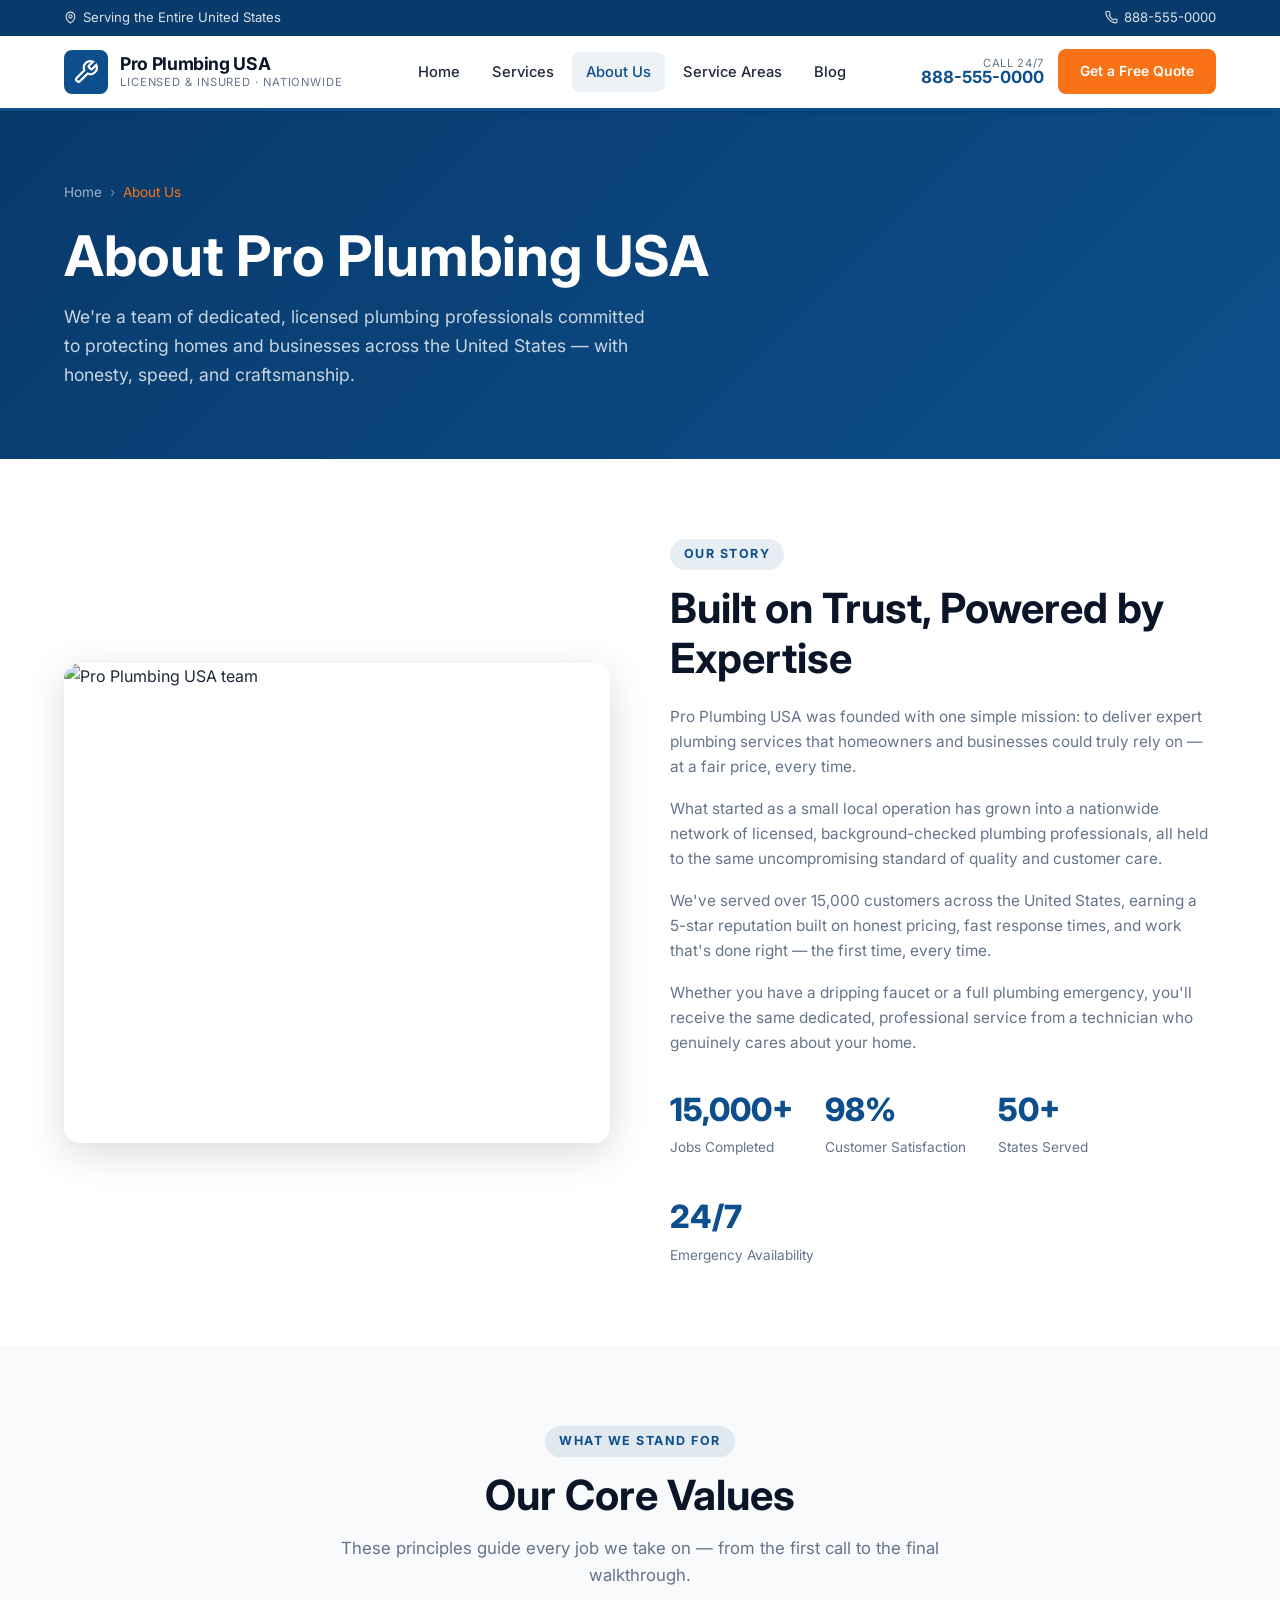
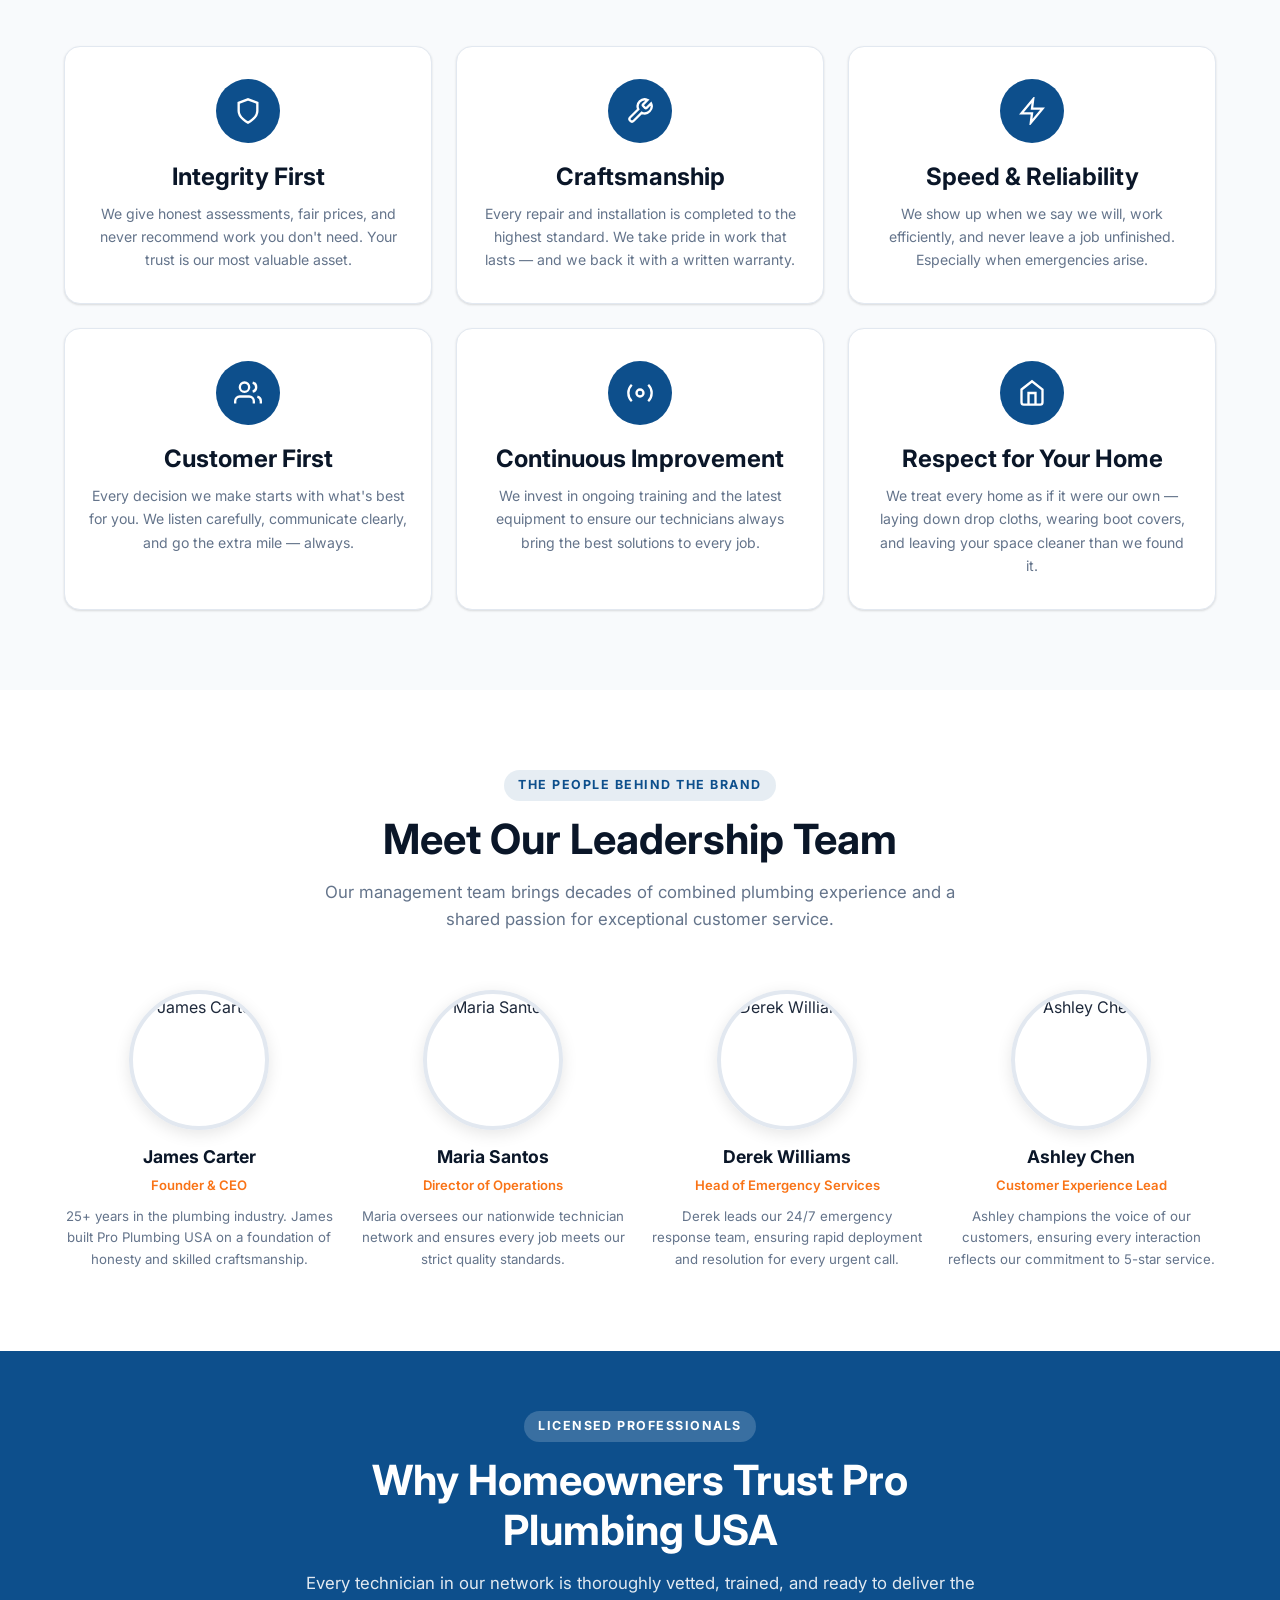
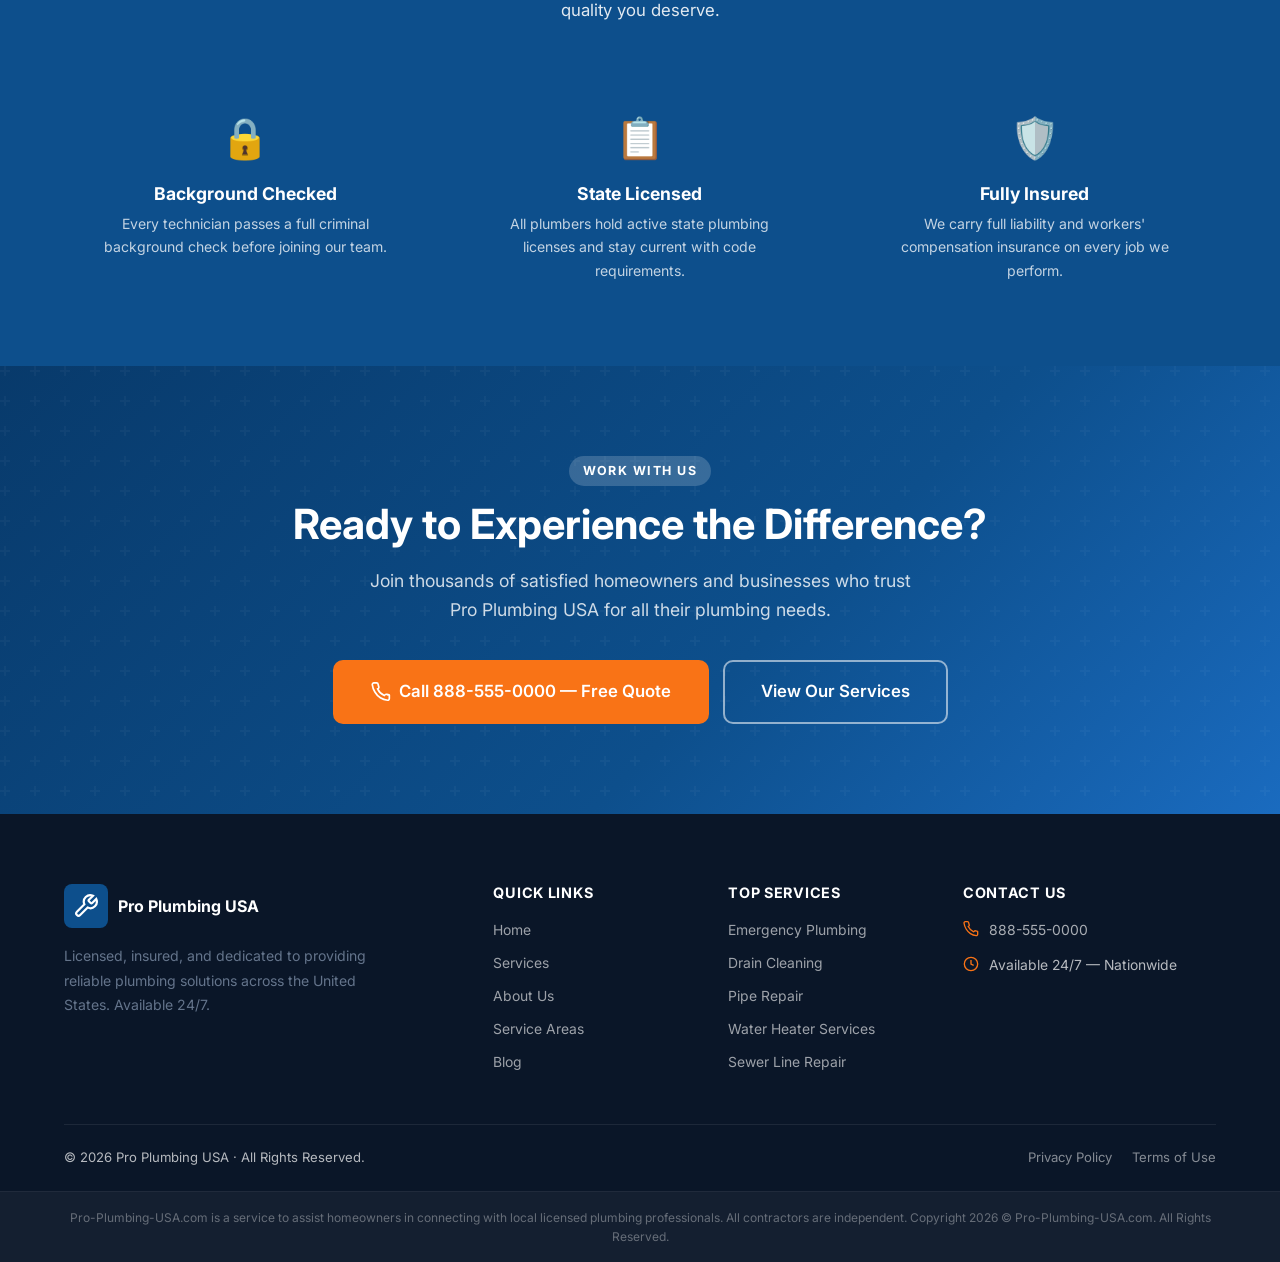
==== about.html @ 680dd538 "Initial commit: Pro Plumbing USA website Made-with: Cursor" ====
<!DOCTYPE html>
<html lang="en">
<head>
  <meta charset="UTF-8" />
  <meta name="viewport" content="width=device-width, initial-scale=1.0" />
  <title>About Us | Pro Plumbing USA</title>
  <meta name="description" content="Learn about Pro Plumbing USA — our story, our licensed team, our values, and our commitment to providing the best plumbing service in the United States." />
  <link rel="canonical" href="https://pro-plumbing-usa.com/about.html" />
  <link rel="preconnect" href="https://fonts.googleapis.com" />
  <link rel="preconnect" href="https://fonts.gstatic.com" crossorigin />
  <link href="https://fonts.googleapis.com/css2?family=Inter:wght@400;500;600;700;800&display=swap" rel="stylesheet" />
  <link rel="stylesheet" href="css/style.css" />
  <link rel="icon" type="image/svg+xml" href="data:image/svg+xml,<svg xmlns='http://www.w3.org/2000/svg' viewBox='0 0 100 100'><text y='.9em' font-size='90'>🔧</text></svg>" />
</head>
<body>

<!-- TOP BAR -->
<div class="top-bar">
  <div class="container">
    <div class="top-bar-items">
      <div class="top-bar-item">
        <svg viewBox="0 0 24 24" fill="none" stroke="currentColor" stroke-width="2" width="13" height="13"><path d="M12 22s-8-4.5-8-11.8A8 8 0 0 1 12 2a8 8 0 0 1 8 8.2c0 7.3-8 11.8-8 11.8z"/><circle cx="12" cy="10" r="3"/></svg>
        Serving the Entire United States
      </div>
    </div>
    <div class="top-bar-items">
      <div class="top-bar-item">
        <svg viewBox="0 0 24 24" fill="none" stroke="currentColor" stroke-width="2" width="13" height="13"><path d="M22 16.92v3a2 2 0 0 1-2.18 2 19.79 19.79 0 0 1-8.63-3.07A19.5 19.5 0 0 1 4.69 12 19.79 19.79 0 0 1 1.6 3.41 2 2 0 0 1 3.58 1h3a2 2 0 0 1 2 1.72 12.84 12.84 0 0 0 .7 2.81 2 2 0 0 1-.45 2.11L7.91 8.15A16 16 0 0 0 16 16.18l.91-.91a2 2 0 0 1 2.11-.45 12.84 12.84 0 0 0 2.81.7A2 2 0 0 1 22 16.92z"/></svg>
        <a href="tel:8885550000">888-555-0000</a>
      </div>
    </div>
  </div>
</div>

<!-- HEADER -->
<header class="site-header">
  <div class="container">
    <nav class="nav-inner">
      <a href="index.html" class="logo">
        <div class="logo-icon">
          <svg viewBox="0 0 24 24" fill="none" stroke="currentColor" stroke-width="2"><path d="M14.7 6.3a1 1 0 0 0 0 1.4l1.6 1.6a1 1 0 0 0 1.4 0l3.77-3.77a6 6 0 0 1-7.94 7.94l-6.91 6.91a2.12 2.12 0 0 1-3-3l6.91-6.91a6 6 0 0 1 7.94-7.94l-3.76 3.76z"/></svg>
        </div>
        <div class="logo-text">
          <strong>Pro Plumbing USA</strong>
          <span>Licensed &amp; Insured · Nationwide</span>
        </div>
      </a>
      <div class="nav-links">
        <a href="index.html">Home</a>
        <a href="services.html">Services</a>
        <a href="about.html" class="active">About Us</a>
        <a href="areas.html">Service Areas</a>
        <a href="blog.html">Blog</a>
      </div>
      <div class="nav-cta">
        <div class="phone-nav">
          <span>Call 24/7</span>
          <a href="tel:8885550000">888-555-0000</a>
        </div>
        <a href="tel:8885550000" class="btn btn-primary btn-sm">Get a Free Quote</a>
      </div>
      <button class="hamburger" aria-label="Open menu"><span></span><span></span><span></span></button>
    </nav>
  </div>
</header>

<nav class="mobile-nav">
  <div class="mobile-nav-header">
    <a href="index.html" class="logo">
      <div class="logo-icon"><svg viewBox="0 0 24 24" fill="none" stroke="currentColor" stroke-width="2"><path d="M14.7 6.3a1 1 0 0 0 0 1.4l1.6 1.6a1 1 0 0 0 1.4 0l3.77-3.77a6 6 0 0 1-7.94 7.94l-6.91 6.91a2.12 2.12 0 0 1-3-3l6.91-6.91a6 6 0 0 1 7.94-7.94l-3.76 3.76z"/></svg></div>
      <div class="logo-text"><strong>Pro Plumbing USA</strong></div>
    </a>
    <button class="mobile-nav-close">✕</button>
  </div>
  <a href="index.html">Home</a>
  <a href="services.html">Services</a>
  <a href="about.html">About Us</a>
  <a href="areas.html">Service Areas</a>
  <a href="blog.html">Blog</a>
  <a href="tel:8885550000" class="btn btn-primary">📞 Call 888-555-0000</a>
</nav>

<!-- PAGE HERO -->
<div class="page-hero">
  <div class="container">
    <div class="breadcrumb">
      <a href="index.html">Home</a>
      <span>›</span>
      <span class="current">About Us</span>
    </div>
    <h1>About Pro Plumbing USA</h1>
    <p>We're a team of dedicated, licensed plumbing professionals committed to protecting homes and businesses across the United States — with honesty, speed, and craftsmanship.</p>
  </div>
</div>

<!-- ABOUT INTRO -->
<section>
  <div class="container">
    <div class="about-intro-grid">
      <div class="about-intro-img">
        <img src="https://images.unsplash.com/photo-1580901368919-7738efb0f87e?w=900&q=80" alt="Pro Plumbing USA team" loading="lazy" />
      </div>
      <div class="about-intro-content">
        <span class="section-label">Our Story</span>
        <h2>Built on Trust, Powered by Expertise</h2>
        <p>Pro Plumbing USA was founded with one simple mission: to deliver expert plumbing services that homeowners and businesses could truly rely on — at a fair price, every time.</p>
        <p>What started as a small local operation has grown into a nationwide network of licensed, background-checked plumbing professionals, all held to the same uncompromising standard of quality and customer care.</p>
        <p>We've served over 15,000 customers across the United States, earning a 5-star reputation built on honest pricing, fast response times, and work that's done right — the first time, every time.</p>
        <p>Whether you have a dripping faucet or a full plumbing emergency, you'll receive the same dedicated, professional service from a technician who genuinely cares about your home.</p>
        <div style="display:flex;gap:32px;margin-top:28px;flex-wrap:wrap;">
          <div>
            <div style="font-size:2rem;font-weight:800;color:var(--primary);">15,000+</div>
            <div style="font-size:.85rem;color:var(--text-muted);">Jobs Completed</div>
          </div>
          <div>
            <div style="font-size:2rem;font-weight:800;color:var(--primary);">98%</div>
            <div style="font-size:.85rem;color:var(--text-muted);">Customer Satisfaction</div>
          </div>
          <div>
            <div style="font-size:2rem;font-weight:800;color:var(--primary);">50+</div>
            <div style="font-size:.85rem;color:var(--text-muted);">States Served</div>
          </div>
          <div>
            <div style="font-size:2rem;font-weight:800;color:var(--primary);">24/7</div>
            <div style="font-size:.85rem;color:var(--text-muted);">Emergency Availability</div>
          </div>
        </div>
      </div>
    </div>
  </div>
</section>

<!-- OUR VALUES -->
<section class="about-values">
  <div class="container">
    <div class="section-header">
      <span class="section-label">What We Stand For</span>
      <h2>Our Core Values</h2>
      <p>These principles guide every job we take on — from the first call to the final walkthrough.</p>
    </div>
    <div class="values-grid">
      <div class="value-card">
        <div class="value-icon">
          <svg viewBox="0 0 24 24" fill="none" stroke="currentColor" stroke-width="2"><path d="M12 22s8-4 8-10V5l-8-3-8 3v7c0 6 8 10 8 10z"/></svg>
        </div>
        <h3>Integrity First</h3>
        <p>We give honest assessments, fair prices, and never recommend work you don't need. Your trust is our most valuable asset.</p>
      </div>
      <div class="value-card">
        <div class="value-icon">
          <svg viewBox="0 0 24 24" fill="none" stroke="currentColor" stroke-width="2"><path d="M14.7 6.3a1 1 0 0 0 0 1.4l1.6 1.6a1 1 0 0 0 1.4 0l3.77-3.77a6 6 0 0 1-7.94 7.94l-6.91 6.91a2.12 2.12 0 0 1-3-3l6.91-6.91a6 6 0 0 1 7.94-7.94l-3.76 3.76z"/></svg>
        </div>
        <h3>Craftsmanship</h3>
        <p>Every repair and installation is completed to the highest standard. We take pride in work that lasts — and we back it with a written warranty.</p>
      </div>
      <div class="value-card">
        <div class="value-icon">
          <svg viewBox="0 0 24 24" fill="none" stroke="currentColor" stroke-width="2"><path d="M13 2L3 14h9l-1 8 10-12h-9l1-8z"/></svg>
        </div>
        <h3>Speed &amp; Reliability</h3>
        <p>We show up when we say we will, work efficiently, and never leave a job unfinished. Especially when emergencies arise.</p>
      </div>
      <div class="value-card">
        <div class="value-icon">
          <svg viewBox="0 0 24 24" fill="none" stroke="currentColor" stroke-width="2"><path d="M17 21v-2a4 4 0 0 0-4-4H5a4 4 0 0 0-4 4v2"/><circle cx="9" cy="7" r="4"/><path d="M23 21v-2a4 4 0 0 0-3-3.87"/><path d="M16 3.13a4 4 0 0 1 0 7.75"/></svg>
        </div>
        <h3>Customer First</h3>
        <p>Every decision we make starts with what's best for you. We listen carefully, communicate clearly, and go the extra mile — always.</p>
      </div>
      <div class="value-card">
        <div class="value-icon">
          <svg viewBox="0 0 24 24" fill="none" stroke="currentColor" stroke-width="2"><circle cx="12" cy="12" r="3"/><path d="M19.07 4.93a10 10 0 0 1 0 14.14M4.93 4.93a10 10 0 0 0 0 14.14"/></svg>
        </div>
        <h3>Continuous Improvement</h3>
        <p>We invest in ongoing training and the latest equipment to ensure our technicians always bring the best solutions to every job.</p>
      </div>
      <div class="value-card">
        <div class="value-icon">
          <svg viewBox="0 0 24 24" fill="none" stroke="currentColor" stroke-width="2"><path d="M3 9l9-7 9 7v11a2 2 0 0 1-2 2H5a2 2 0 0 1-2-2z"/><polyline points="9 22 9 12 15 12 15 22"/></svg>
        </div>
        <h3>Respect for Your Home</h3>
        <p>We treat every home as if it were our own — laying down drop cloths, wearing boot covers, and leaving your space cleaner than we found it.</p>
      </div>
    </div>
  </div>
</section>

<!-- TEAM -->
<section>
  <div class="container">
    <div class="section-header">
      <span class="section-label">The People Behind the Brand</span>
      <h2>Meet Our Leadership Team</h2>
      <p>Our management team brings decades of combined plumbing experience and a shared passion for exceptional customer service.</p>
    </div>
    <div class="team-grid">
      <div class="team-card">
        <div class="team-photo">
          <img src="https://images.unsplash.com/photo-1560250097-0b93528c311a?w=300&q=80" alt="James Carter" loading="lazy" />
        </div>
        <h4>James Carter</h4>
        <span>Founder &amp; CEO</span>
        <p>25+ years in the plumbing industry. James built Pro Plumbing USA on a foundation of honesty and skilled craftsmanship.</p>
      </div>
      <div class="team-card">
        <div class="team-photo">
          <img src="https://images.unsplash.com/photo-1573496359142-b8d87734a5a2?w=300&q=80" alt="Maria Santos" loading="lazy" />
        </div>
        <h4>Maria Santos</h4>
        <span>Director of Operations</span>
        <p>Maria oversees our nationwide technician network and ensures every job meets our strict quality standards.</p>
      </div>
      <div class="team-card">
        <div class="team-photo">
          <img src="https://images.unsplash.com/photo-1519085360753-af0119f7cbe7?w=300&q=80" alt="Derek Williams" loading="lazy" />
        </div>
        <h4>Derek Williams</h4>
        <span>Head of Emergency Services</span>
        <p>Derek leads our 24/7 emergency response team, ensuring rapid deployment and resolution for every urgent call.</p>
      </div>
      <div class="team-card">
        <div class="team-photo">
          <img src="https://images.unsplash.com/photo-1580489944761-15a19d654956?w=300&q=80" alt="Ashley Chen" loading="lazy" />
        </div>
        <h4>Ashley Chen</h4>
        <span>Customer Experience Lead</span>
        <p>Ashley champions the voice of our customers, ensuring every interaction reflects our commitment to 5-star service.</p>
      </div>
    </div>
  </div>
</section>

<!-- WHY US STRIP -->
<section style="background:var(--primary);padding:60px 0;">
  <div class="container">
    <div class="section-header text-white">
      <span class="section-label light">Licensed Professionals</span>
      <h2>Why Homeowners Trust Pro Plumbing USA</h2>
      <p>Every technician in our network is thoroughly vetted, trained, and ready to deliver the quality you deserve.</p>
    </div>
    <div style="display:grid;grid-template-columns:repeat(3,1fr);gap:32px;" class="values-responsive">
      <div style="text-align:center;padding:24px;">
        <div style="font-size:2.5rem;margin-bottom:12px;">🔒</div>
        <h4 style="color:white;margin-bottom:8px;">Background Checked</h4>
        <p style="color:rgba(255,255,255,.75);font-size:.88rem;">Every technician passes a full criminal background check before joining our team.</p>
      </div>
      <div style="text-align:center;padding:24px;">
        <div style="font-size:2.5rem;margin-bottom:12px;">📋</div>
        <h4 style="color:white;margin-bottom:8px;">State Licensed</h4>
        <p style="color:rgba(255,255,255,.75);font-size:.88rem;">All plumbers hold active state plumbing licenses and stay current with code requirements.</p>
      </div>
      <div style="text-align:center;padding:24px;">
        <div style="font-size:2.5rem;margin-bottom:12px;">🛡️</div>
        <h4 style="color:white;margin-bottom:8px;">Fully Insured</h4>
        <p style="color:rgba(255,255,255,.75);font-size:.88rem;">We carry full liability and workers' compensation insurance on every job we perform.</p>
      </div>
    </div>
  </div>
</section>

<!-- CTA -->
<section class="cta-section">
  <div class="container">
    <span class="section-label light">Work With Us</span>
    <h2>Ready to Experience the Difference?</h2>
    <p>Join thousands of satisfied homeowners and businesses who trust Pro Plumbing USA for all their plumbing needs.</p>
    <div class="cta-actions">
      <a href="tel:8885550000" class="btn btn-primary btn-lg">
        <svg viewBox="0 0 24 24" fill="none" stroke="currentColor" stroke-width="2" width="20" height="20"><path d="M22 16.92v3a2 2 0 0 1-2.18 2 19.79 19.79 0 0 1-8.63-3.07A19.5 19.5 0 0 1 4.69 12 19.79 19.79 0 0 1 1.6 3.41 2 2 0 0 1 3.58 1h3a2 2 0 0 1 2 1.72 12.84 12.84 0 0 0 .7 2.81 2 2 0 0 1-.45 2.11L7.91 8.15A16 16 0 0 0 16 16.18l.91-.91a2 2 0 0 1 2.11-.45 12.84 12.84 0 0 0 2.81.7A2 2 0 0 1 22 16.92z"/></svg>
        Call 888-555-0000 — Free Quote
      </a>
      <a href="services.html" class="btn btn-outline btn-lg">View Our Services</a>
    </div>
  </div>
</section>

<!-- FOOTER -->
<footer class="site-footer">
  <div class="container">
    <div class="footer-grid">
      <div class="footer-brand">
        <div class="footer-logo">
          <div class="logo-icon"><svg viewBox="0 0 24 24" fill="none" stroke="currentColor" stroke-width="2"><path d="M14.7 6.3a1 1 0 0 0 0 1.4l1.6 1.6a1 1 0 0 0 1.4 0l3.77-3.77a6 6 0 0 1-7.94 7.94l-6.91 6.91a2.12 2.12 0 0 1-3-3l6.91-6.91a6 6 0 0 1 7.94-7.94l-3.76 3.76z"/></svg></div>
          <strong>Pro Plumbing USA</strong>
        </div>
        <p>Licensed, insured, and dedicated to providing reliable plumbing solutions across the United States. Available 24/7.</p>
      </div>
      <div class="footer-col">
        <h4>Quick Links</h4>
        <ul>
          <li><a href="index.html">Home</a></li>
          <li><a href="services.html">Services</a></li>
          <li><a href="about.html">About Us</a></li>
          <li><a href="areas.html">Service Areas</a></li>
          <li><a href="blog.html">Blog</a></li>
        </ul>
      </div>
      <div class="footer-col">
        <h4>Top Services</h4>
        <ul>
          <li><a href="services.html">Emergency Plumbing</a></li>
          <li><a href="services.html">Drain Cleaning</a></li>
          <li><a href="services.html">Pipe Repair</a></li>
          <li><a href="services.html">Water Heater Services</a></li>
          <li><a href="services.html">Sewer Line Repair</a></li>
        </ul>
      </div>
      <div class="footer-col">
        <h4>Contact Us</h4>
        <div class="footer-contact-item">
          <svg viewBox="0 0 24 24" fill="none" stroke="currentColor" stroke-width="2"><path d="M22 16.92v3a2 2 0 0 1-2.18 2 19.79 19.79 0 0 1-8.63-3.07A19.5 19.5 0 0 1 4.69 12 19.79 19.79 0 0 1 1.6 3.41 2 2 0 0 1 3.58 1h3a2 2 0 0 1 2 1.72 12.84 12.84 0 0 0 .7 2.81 2 2 0 0 1-.45 2.11L7.91 8.15A16 16 0 0 0 16 16.18l.91-.91a2 2 0 0 1 2.11-.45 12.84 12.84 0 0 0 2.81.7A2 2 0 0 1 22 16.92z"/></svg>
          <a href="tel:8885550000">888-555-0000</a>
        </div>
        <div class="footer-contact-item">
          <svg viewBox="0 0 24 24" fill="none" stroke="currentColor" stroke-width="2"><circle cx="12" cy="12" r="10"/><path d="M12 6v6l4 2"/></svg>
          <span>Available 24/7 — Nationwide</span>
        </div>
      </div>
    </div>
    <div class="footer-bottom">
      <span>© 2026 Pro Plumbing USA · All Rights Reserved.</span>
      <div class="footer-bottom-links">
        <a href="#">Privacy Policy</a>
        <a href="#">Terms of Use</a>
      </div>
    </div>
  </div>
  <div class="footer-disclaimer">
    <div class="container">
      Pro-Plumbing-USA.com is a service to assist homeowners in connecting with local licensed plumbing professionals. All contractors are independent. Copyright 2026 © Pro-Plumbing-USA.com. All Rights Reserved.
    </div>
  </div>
</footer>

<div class="sticky-cta">
  <a href="tel:8885550000">
    <svg viewBox="0 0 24 24" fill="none" stroke="currentColor" stroke-width="2"><path d="M22 16.92v3a2 2 0 0 1-2.18 2 19.79 19.79 0 0 1-8.63-3.07A19.5 19.5 0 0 1 4.69 12 19.79 19.79 0 0 1 1.6 3.41 2 2 0 0 1 3.58 1h3a2 2 0 0 1 2 1.72 12.84 12.84 0 0 0 .7 2.81 2 2 0 0 1-.45 2.11L7.91 8.15A16 16 0 0 0 16 16.18l.91-.91a2 2 0 0 1 2.11-.45 12.84 12.84 0 0 0 2.81.7A2 2 0 0 1 22 16.92z"/></svg>
    Tap to Call 888-555-0000
  </a>
</div>

<script src="js/main.js"></script>
</body>
</html>
---- css/style.css ----
/* ============================================================
   Pro Plumbing USA — Main Stylesheet
   ============================================================ */

/* ---------- CSS Variables ---------- */
:root {
  --primary: #0d4f8c;
  --primary-dark: #083a6b;
  --primary-light: #1a6bbf;
  --accent: #f97316;
  --accent-dark: #ea6c0a;
  --dark: #0a1628;
  --text: #1e293b;
  --text-muted: #64748b;
  --light: #f8fafc;
  --white: #ffffff;
  --border: #e2e8f0;
  --shadow-sm: 0 1px 3px rgba(0,0,0,.08), 0 1px 2px rgba(0,0,0,.06);
  --shadow: 0 4px 16px rgba(0,0,0,.10);
  --shadow-lg: 0 10px 40px rgba(0,0,0,.15);
  --radius: 8px;
  --radius-lg: 16px;
  --transition: all .25s ease;
  --font: 'Inter', 'Segoe UI', sans-serif;
}

/* ---------- Reset & Base ---------- */
*, *::before, *::after { box-sizing: border-box; margin: 0; padding: 0; }
html { scroll-behavior: smooth; font-size: 16px; }
body {
  font-family: var(--font);
  color: var(--text);
  background: var(--white);
  line-height: 1.65;
  overflow-x: hidden;
}
img { max-width: 100%; height: auto; display: block; }
a { text-decoration: none; color: inherit; }
ul { list-style: none; }

/* ---------- Typography ---------- */
h1, h2, h3, h4, h5, h6 {
  font-weight: 700;
  line-height: 1.2;
  color: var(--dark);
}
h1 { font-size: clamp(2rem, 5vw, 3.5rem); }
h2 { font-size: clamp(1.6rem, 3.5vw, 2.6rem); }
h3 { font-size: clamp(1.15rem, 2.5vw, 1.5rem); }
h4 { font-size: 1.1rem; }
p { color: var(--text-muted); font-size: 1rem; }

.text-white h1, .text-white h2, .text-white h3, .text-white h4,
.text-white p, .text-white li { color: var(--white) !important; }
.text-white p, .text-white li { opacity: .88; }

/* ---------- Container ---------- */
.container {
  max-width: 1200px;
  margin: 0 auto;
  padding: 0 24px;
}
.container-sm { max-width: 820px; margin: 0 auto; padding: 0 24px; }

/* ---------- Section ---------- */
section { padding: 80px 0; }
.section-label {
  display: inline-block;
  background: rgba(13,79,140,.1);
  color: var(--primary);
  font-size: .78rem;
  font-weight: 700;
  letter-spacing: .12em;
  text-transform: uppercase;
  padding: 5px 14px;
  border-radius: 100px;
  margin-bottom: 14px;
}
.section-label.light {
  background: rgba(255,255,255,.18);
  color: var(--white);
}
.section-header { text-align: center; max-width: 680px; margin: 0 auto 56px; }
.section-header p { margin-top: 14px; font-size: 1.05rem; }

/* ---------- Buttons ---------- */
.btn {
  display: inline-flex;
  align-items: center;
  gap: 8px;
  padding: 13px 28px;
  border-radius: var(--radius);
  font-weight: 600;
  font-size: .95rem;
  cursor: pointer;
  border: 2px solid transparent;
  transition: var(--transition);
  white-space: nowrap;
}
.btn-primary {
  background: var(--accent);
  color: var(--white);
  border-color: var(--accent);
}
.btn-primary:hover {
  background: var(--accent-dark);
  border-color: var(--accent-dark);
  transform: translateY(-2px);
  box-shadow: 0 6px 20px rgba(249,115,22,.4);
}
.btn-outline {
  background: transparent;
  color: var(--white);
  border-color: rgba(255,255,255,.55);
}
.btn-outline:hover {
  background: var(--white);
  color: var(--primary);
  border-color: var(--white);
}
.btn-outline-dark {
  background: transparent;
  color: var(--primary);
  border-color: var(--primary);
}
.btn-outline-dark:hover {
  background: var(--primary);
  color: var(--white);
}
.btn-lg { padding: 16px 36px; font-size: 1.05rem; border-radius: 10px; }
.btn-sm { padding: 9px 20px; font-size: .87rem; }

/* ---------- Top Bar ---------- */
.top-bar {
  background: var(--primary-dark);
  color: rgba(255,255,255,.85);
  font-size: .82rem;
  padding: 7px 0;
}
.top-bar .container {
  display: flex;
  justify-content: space-between;
  align-items: center;
  gap: 12px;
  flex-wrap: wrap;
}
.top-bar a { color: rgba(255,255,255,.85); }
.top-bar a:hover { color: var(--accent); }
.top-bar-items { display: flex; gap: 20px; align-items: center; }
.top-bar-item { display: flex; align-items: center; gap: 6px; }

/* ---------- Header / Nav ---------- */
.site-header {
  position: sticky;
  top: 0;
  z-index: 999;
  background: var(--white);
  box-shadow: var(--shadow-sm);
  border-bottom: 3px solid var(--primary);
}
.nav-inner {
  display: flex;
  align-items: center;
  justify-content: space-between;
  height: 72px;
  gap: 20px;
}
.logo {
  display: flex;
  align-items: center;
  gap: 12px;
  text-decoration: none;
}
.logo-icon {
  width: 44px;
  height: 44px;
  background: var(--primary);
  border-radius: var(--radius);
  display: flex;
  align-items: center;
  justify-content: center;
  flex-shrink: 0;
}
.logo-icon svg { width: 26px; height: 26px; color: var(--white); }
.logo-text { line-height: 1; }
.logo-text strong { display: block; font-size: 1.1rem; color: var(--dark); letter-spacing: -.02em; }
.logo-text span { font-size: .7rem; color: var(--text-muted); letter-spacing: .08em; text-transform: uppercase; }

.nav-links {
  display: flex;
  align-items: center;
  gap: 4px;
}
.nav-links a {
  padding: 8px 14px;
  font-size: .92rem;
  font-weight: 500;
  color: var(--text);
  border-radius: var(--radius);
  transition: var(--transition);
  position: relative;
}
.nav-links a:hover, .nav-links a.active {
  color: var(--primary);
  background: rgba(13,79,140,.07);
}
.nav-cta {
  display: flex;
  align-items: center;
  gap: 14px;
  flex-shrink: 0;
}
.phone-nav {
  display: flex;
  flex-direction: column;
  align-items: flex-end;
  line-height: 1;
}
.phone-nav span { font-size: .7rem; color: var(--text-muted); text-transform: uppercase; letter-spacing: .06em; }
.phone-nav a { font-size: 1.05rem; font-weight: 700; color: var(--primary); }
.phone-nav a:hover { color: var(--accent); }

/* Hamburger */
.hamburger {
  display: none;
  flex-direction: column;
  gap: 5px;
  cursor: pointer;
  padding: 6px;
  background: none;
  border: none;
}
.hamburger span {
  width: 24px;
  height: 2px;
  background: var(--dark);
  border-radius: 2px;
  transition: var(--transition);
  display: block;
}

/* Mobile Nav */
.mobile-nav {
  display: none;
  position: fixed;
  top: 0; left: 0; right: 0; bottom: 0;
  background: var(--white);
  z-index: 1000;
  flex-direction: column;
  padding: 24px;
  gap: 8px;
  overflow-y: auto;
}
.mobile-nav.open { display: flex; }
.mobile-nav-header {
  display: flex;
  justify-content: space-between;
  align-items: center;
  margin-bottom: 24px;
}
.mobile-nav-close {
  background: none;
  border: none;
  cursor: pointer;
  font-size: 1.5rem;
  color: var(--dark);
  padding: 8px;
}
.mobile-nav a {
  display: block;
  padding: 14px 16px;
  font-size: 1.1rem;
  font-weight: 500;
  border-radius: var(--radius);
  transition: var(--transition);
  color: var(--text);
  border-bottom: 1px solid var(--border);
}
.mobile-nav a:hover { background: rgba(13,79,140,.07); color: var(--primary); }
.mobile-nav .btn { width: 100%; justify-content: center; margin-top: 16px; }

/* ---------- Hero ---------- */
.hero {
  position: relative;
  min-height: 620px;
  display: flex;
  align-items: center;
  overflow: hidden;
  background: var(--primary-dark);
}
.hero-bg {
  position: absolute;
  inset: 0;
  background-image: url('https://images.unsplash.com/photo-1585771724684-38269d6639fd?w=1920&q=80');
  background-size: cover;
  background-position: center;
  opacity: .22;
}
.hero-overlay {
  position: absolute;
  inset: 0;
  background: linear-gradient(105deg, rgba(10,22,40,.92) 45%, rgba(13,79,140,.7) 100%);
}
.hero-content {
  position: relative;
  z-index: 2;
  padding: 80px 0;
}
.hero-badge {
  display: inline-flex;
  align-items: center;
  gap: 8px;
  background: rgba(249,115,22,.2);
  border: 1px solid rgba(249,115,22,.45);
  color: var(--accent);
  padding: 6px 16px;
  border-radius: 100px;
  font-size: .8rem;
  font-weight: 600;
  letter-spacing: .06em;
  text-transform: uppercase;
  margin-bottom: 22px;
}
.hero h1 {
  color: var(--white);
  margin-bottom: 20px;
  max-width: 700px;
}
.hero h1 span { color: var(--accent); }
.hero p {
  color: rgba(255,255,255,.8);
  font-size: 1.15rem;
  max-width: 580px;
  margin-bottom: 36px;
}
.hero-actions {
  display: flex;
  gap: 14px;
  flex-wrap: wrap;
  align-items: center;
  margin-bottom: 48px;
}
.hero-phone-block {
  display: flex;
  align-items: center;
  gap: 16px;
  background: rgba(255,255,255,.08);
  border: 1px solid rgba(255,255,255,.15);
  padding: 14px 20px;
  border-radius: var(--radius);
  max-width: fit-content;
}
.hero-phone-icon {
  width: 44px;
  height: 44px;
  background: var(--accent);
  border-radius: 50%;
  display: flex;
  align-items: center;
  justify-content: center;
  flex-shrink: 0;
}
.hero-phone-icon svg { width: 20px; height: 20px; color: var(--white); }
.hero-phone-text span { display: block; font-size: .72rem; color: rgba(255,255,255,.65); text-transform: uppercase; letter-spacing: .08em; }
.hero-phone-text a { font-size: 1.55rem; font-weight: 800; color: var(--white); letter-spacing: -.02em; }
.hero-phone-text a:hover { color: var(--accent); }
.hero-trust {
  display: flex;
  gap: 24px;
  flex-wrap: wrap;
}
.hero-trust-item {
  display: flex;
  align-items: center;
  gap: 8px;
  color: rgba(255,255,255,.8);
  font-size: .88rem;
}
.hero-trust-item svg { color: var(--accent); width: 16px; height: 16px; flex-shrink: 0; }

/* ---------- Stats Bar ---------- */
.stats-bar {
  background: var(--primary);
  padding: 0;
}
.stats-bar .container {
  display: grid;
  grid-template-columns: repeat(4, 1fr);
}
.stat-item {
  padding: 30px 20px;
  text-align: center;
  border-right: 1px solid rgba(255,255,255,.12);
  position: relative;
}
.stat-item:last-child { border-right: none; }
.stat-number {
  font-size: 2.2rem;
  font-weight: 800;
  color: var(--white);
  line-height: 1;
  display: block;
}
.stat-number span { color: var(--accent); }
.stat-label {
  font-size: .8rem;
  color: rgba(255,255,255,.7);
  text-transform: uppercase;
  letter-spacing: .08em;
  margin-top: 5px;
  display: block;
}

/* ---------- Services Grid ---------- */
.services-grid {
  display: grid;
  grid-template-columns: repeat(3, 1fr);
  gap: 24px;
}
.service-card {
  background: var(--white);
  border: 1px solid var(--border);
  border-radius: var(--radius-lg);
  overflow: hidden;
  transition: var(--transition);
  box-shadow: var(--shadow-sm);
}
.service-card:hover {
  transform: translateY(-6px);
  box-shadow: var(--shadow-lg);
  border-color: var(--primary-light);
}
.service-card-img {
  height: 200px;
  overflow: hidden;
}
.service-card-img img {
  width: 100%;
  height: 100%;
  object-fit: cover;
  transition: transform .4s ease;
}
.service-card:hover .service-card-img img { transform: scale(1.06); }
.service-card-body { padding: 24px; }
.service-icon {
  width: 48px;
  height: 48px;
  background: rgba(13,79,140,.1);
  border-radius: var(--radius);
  display: flex;
  align-items: center;
  justify-content: center;
  margin-bottom: 14px;
}
.service-icon svg { width: 24px; height: 24px; color: var(--primary); }
.service-card-body h3 { margin-bottom: 10px; font-size: 1.15rem; }
.service-card-body p { font-size: .9rem; line-height: 1.6; margin-bottom: 16px; }
.service-link {
  display: inline-flex;
  align-items: center;
  gap: 6px;
  color: var(--primary);
  font-weight: 600;
  font-size: .88rem;
  transition: var(--transition);
}
.service-link:hover { gap: 10px; color: var(--accent); }
.service-link svg { width: 14px; height: 14px; }

/* ---------- Why Us ---------- */
.why-us { background: var(--light); }
.why-us-grid {
  display: grid;
  grid-template-columns: 1fr 1fr;
  gap: 60px;
  align-items: center;
}
.why-us-image {
  position: relative;
  border-radius: var(--radius-lg);
  overflow: hidden;
  box-shadow: var(--shadow-lg);
}
.why-us-image img { width: 100%; height: 480px; object-fit: cover; }
.why-us-badge {
  position: absolute;
  bottom: 24px;
  left: 24px;
  background: var(--white);
  border-radius: var(--radius);
  padding: 14px 20px;
  box-shadow: var(--shadow);
  display: flex;
  align-items: center;
  gap: 12px;
}
.why-us-badge-icon {
  width: 44px;
  height: 44px;
  background: var(--accent);
  border-radius: var(--radius);
  display: flex;
  align-items: center;
  justify-content: center;
  flex-shrink: 0;
}
.why-us-badge-icon svg { width: 22px; height: 22px; color: var(--white); }
.why-us-badge-text strong { display: block; font-size: 1.3rem; color: var(--dark); }
.why-us-badge-text span { font-size: .78rem; color: var(--text-muted); }
.why-us-features { display: flex; flex-direction: column; gap: 20px; margin-top: 32px; }
.why-feature {
  display: flex;
  gap: 16px;
  align-items: flex-start;
}
.why-feature-icon {
  width: 44px;
  height: 44px;
  background: var(--primary);
  border-radius: var(--radius);
  display: flex;
  align-items: center;
  justify-content: center;
  flex-shrink: 0;
  margin-top: 2px;
}
.why-feature-icon svg { width: 20px; height: 20px; color: var(--white); }
.why-feature h4 { margin-bottom: 4px; color: var(--dark); }
.why-feature p { font-size: .9rem; }

/* ---------- How It Works ---------- */
.steps-grid {
  display: grid;
  grid-template-columns: repeat(4, 1fr);
  gap: 32px;
  position: relative;
}
.steps-grid::before {
  content: '';
  position: absolute;
  top: 30px;
  left: 10%;
  right: 10%;
  height: 2px;
  background: linear-gradient(90deg, var(--primary) 0%, var(--accent) 100%);
  opacity: .3;
  z-index: 0;
}
.step-card { text-align: center; position: relative; z-index: 1; }
.step-number {
  width: 60px;
  height: 60px;
  background: var(--primary);
  color: var(--white);
  border-radius: 50%;
  display: flex;
  align-items: center;
  justify-content: center;
  font-size: 1.3rem;
  font-weight: 800;
  margin: 0 auto 20px;
  border: 4px solid var(--white);
  box-shadow: var(--shadow);
}
.step-card h3 { margin-bottom: 10px; font-size: 1.1rem; }
.step-card p { font-size: .88rem; }

/* ---------- Emergency Banner ---------- */
.emergency-banner {
  background: linear-gradient(135deg, var(--accent) 0%, #c2410c 100%);
  padding: 50px 0;
}
.emergency-inner {
  display: flex;
  align-items: center;
  justify-content: space-between;
  gap: 30px;
  flex-wrap: wrap;
}
.emergency-text span {
  display: inline-flex;
  align-items: center;
  gap: 6px;
  background: rgba(255,255,255,.2);
  color: var(--white);
  padding: 4px 12px;
  border-radius: 100px;
  font-size: .75rem;
  font-weight: 700;
  text-transform: uppercase;
  letter-spacing: .1em;
  margin-bottom: 10px;
}
.emergency-text h2 { color: var(--white); margin-bottom: 8px; }
.emergency-text p { color: rgba(255,255,255,.85); }
.emergency-actions { display: flex; gap: 14px; flex-wrap: wrap; }

/* ---------- Testimonials ---------- */
.testimonials { background: var(--light); }
.testimonials-grid {
  display: grid;
  grid-template-columns: repeat(3, 1fr);
  gap: 24px;
}
.testimonial-card {
  background: var(--white);
  border-radius: var(--radius-lg);
  padding: 28px;
  box-shadow: var(--shadow-sm);
  border: 1px solid var(--border);
  transition: var(--transition);
}
.testimonial-card:hover { box-shadow: var(--shadow); transform: translateY(-4px); }
.testimonial-stars {
  display: flex;
  gap: 3px;
  margin-bottom: 16px;
}
.testimonial-stars svg { width: 16px; height: 16px; color: #f59e0b; }
.testimonial-text {
  font-size: .93rem;
  line-height: 1.7;
  color: var(--text);
  margin-bottom: 20px;
  font-style: italic;
}
.testimonial-author {
  display: flex;
  align-items: center;
  gap: 12px;
}
.testimonial-avatar {
  width: 44px;
  height: 44px;
  border-radius: 50%;
  overflow: hidden;
  background: var(--primary);
  display: flex;
  align-items: center;
  justify-content: center;
  flex-shrink: 0;
}
.testimonial-avatar img { width: 100%; height: 100%; object-fit: cover; }
.testimonial-name strong { display: block; font-size: .92rem; color: var(--dark); }
.testimonial-name span { font-size: .78rem; color: var(--text-muted); }

/* ---------- CTA Section ---------- */
.cta-section {
  background: linear-gradient(135deg, var(--primary-dark) 0%, var(--primary) 60%, var(--primary-light) 100%);
  padding: 90px 0;
  text-align: center;
  position: relative;
  overflow: hidden;
}
.cta-section::before {
  content: '';
  position: absolute;
  inset: 0;
  background: url('data:image/svg+xml,<svg width="60" height="60" viewBox="0 0 60 60" xmlns="http://www.w3.org/2000/svg"><g fill="none" fill-rule="evenodd"><g fill="%23ffffff" fill-opacity="0.03"><path d="M36 34v-4h-2v4h-4v2h4v4h2v-4h4v-2h-4zm0-30V0h-2v4h-4v2h4v4h2V6h4V4h-4zM6 34v-4H4v4H0v2h4v4h2v-4h4v-2H6zM6 4V0H4v4H0v2h4v4h2V6h4V4H6z"/></g></g></svg>');
}
.cta-section > .container { position: relative; z-index: 1; }
.cta-section h2 { color: var(--white); margin-bottom: 16px; }
.cta-section p { color: rgba(255,255,255,.8); font-size: 1.1rem; max-width: 560px; margin: 0 auto 36px; }
.cta-actions { display: flex; gap: 14px; justify-content: center; flex-wrap: wrap; }
.cta-phone-display {
  margin-top: 28px;
  color: rgba(255,255,255,.6);
  font-size: .9rem;
}
.cta-phone-display a { color: var(--accent); font-weight: 700; font-size: 1.1rem; }

/* ---------- Footer ---------- */
.site-footer {
  background: var(--dark);
  color: rgba(255,255,255,.7);
  padding-top: 70px;
}
.footer-grid {
  display: grid;
  grid-template-columns: 2fr 1fr 1fr 1.3fr;
  gap: 40px;
  padding-bottom: 50px;
  border-bottom: 1px solid rgba(255,255,255,.08);
}
.footer-brand { max-width: 320px; }
.footer-logo {
  display: flex;
  align-items: center;
  gap: 10px;
  margin-bottom: 16px;
}
.footer-logo .logo-icon { background: var(--primary); }
.footer-logo strong { font-size: 1rem; color: var(--white); }
.footer-brand p { font-size: .88rem; line-height: 1.75; margin-bottom: 22px; }
.footer-social {
  display: flex;
  gap: 10px;
}
.footer-social a {
  width: 36px;
  height: 36px;
  background: rgba(255,255,255,.08);
  border-radius: var(--radius);
  display: flex;
  align-items: center;
  justify-content: center;
  transition: var(--transition);
}
.footer-social a:hover { background: var(--primary); }
.footer-social a svg { width: 16px; height: 16px; color: rgba(255,255,255,.75); }
.footer-col h4 { color: var(--white); font-size: .9rem; margin-bottom: 18px; letter-spacing: .05em; text-transform: uppercase; }
.footer-col ul { display: flex; flex-direction: column; gap: 10px; }
.footer-col ul li a {
  font-size: .87rem;
  color: rgba(255,255,255,.6);
  transition: var(--transition);
  display: flex;
  align-items: center;
  gap: 6px;
}
.footer-col ul li a:hover { color: var(--accent); padding-left: 4px; }
.footer-contact-item {
  display: flex;
  align-items: flex-start;
  gap: 10px;
  margin-bottom: 12px;
  font-size: .87rem;
}
.footer-contact-item svg { width: 16px; height: 16px; color: var(--accent); flex-shrink: 0; margin-top: 2px; }
.footer-contact-item a { color: rgba(255,255,255,.65); transition: var(--transition); }
.footer-contact-item a:hover { color: var(--accent); }
.footer-bottom {
  padding: 22px 0;
  display: flex;
  justify-content: space-between;
  align-items: center;
  flex-wrap: wrap;
  gap: 12px;
  font-size: .82rem;
}
.footer-bottom-links { display: flex; gap: 20px; }
.footer-bottom-links a { color: rgba(255,255,255,.5); transition: var(--transition); }
.footer-bottom-links a:hover { color: var(--white); }
.footer-disclaimer {
  background: rgba(255,255,255,.04);
  padding: 16px 0;
  border-top: 1px solid rgba(255,255,255,.05);
  font-size: .75rem;
  color: rgba(255,255,255,.35);
  text-align: center;
  line-height: 1.6;
}

/* ---------- Page Hero (inner pages) ---------- */
.page-hero {
  background: linear-gradient(135deg, var(--primary-dark) 0%, var(--primary) 100%);
  padding: 70px 0;
  position: relative;
  overflow: hidden;
}
.page-hero::before {
  content: '';
  position: absolute;
  inset: 0;
  background-image: url('https://images.unsplash.com/photo-1558618666-fcd25c85cd64?w=1920&q=80');
  background-size: cover;
  background-position: center;
  opacity: .08;
}
.page-hero > .container { position: relative; z-index: 1; }
.page-hero h1 { color: var(--white); margin-bottom: 12px; }
.page-hero p { color: rgba(255,255,255,.78); font-size: 1.1rem; max-width: 600px; }
.breadcrumb {
  display: flex;
  align-items: center;
  gap: 8px;
  margin-bottom: 20px;
  font-size: .85rem;
}
.breadcrumb a { color: rgba(255,255,255,.6); transition: var(--transition); }
.breadcrumb a:hover { color: var(--accent); }
.breadcrumb span { color: rgba(255,255,255,.4); }
.breadcrumb .current { color: var(--accent); }

/* ---------- Services Page ---------- */
.services-full-grid {
  display: grid;
  grid-template-columns: repeat(3, 1fr);
  gap: 30px;
}
.service-full-card {
  background: var(--white);
  border: 1px solid var(--border);
  border-radius: var(--radius-lg);
  overflow: hidden;
  box-shadow: var(--shadow-sm);
  transition: var(--transition);
}
.service-full-card:hover {
  transform: translateY(-5px);
  box-shadow: var(--shadow-lg);
}
.service-full-img { height: 220px; overflow: hidden; }
.service-full-img img { width: 100%; height: 100%; object-fit: cover; transition: transform .4s ease; }
.service-full-card:hover .service-full-img img { transform: scale(1.06); }
.service-full-body { padding: 26px; }
.service-full-body h3 { margin-bottom: 12px; }
.service-full-body p { font-size: .9rem; margin-bottom: 18px; }
.service-full-list { margin-bottom: 18px; }
.service-full-list li {
  display: flex;
  align-items: center;
  gap: 8px;
  font-size: .85rem;
  color: var(--text-muted);
  padding: 4px 0;
  border-bottom: 1px solid var(--border);
}
.service-full-list li:last-child { border-bottom: none; }
.service-full-list li svg { width: 14px; height: 14px; color: var(--accent); flex-shrink: 0; }

/* ---------- About Page ---------- */
.about-intro-grid {
  display: grid;
  grid-template-columns: 1fr 1fr;
  gap: 60px;
  align-items: center;
}
.about-intro-img { border-radius: var(--radius-lg); overflow: hidden; box-shadow: var(--shadow-lg); }
.about-intro-img img { width: 100%; height: 480px; object-fit: cover; }
.about-intro-content h2 { margin-bottom: 20px; }
.about-intro-content p { margin-bottom: 16px; font-size: .96rem; }
.about-values { background: var(--light); }
.values-grid {
  display: grid;
  grid-template-columns: repeat(3, 1fr);
  gap: 24px;
}
.value-card {
  background: var(--white);
  border-radius: var(--radius-lg);
  padding: 32px 24px;
  text-align: center;
  box-shadow: var(--shadow-sm);
  border: 1px solid var(--border);
  transition: var(--transition);
}
.value-card:hover { transform: translateY(-4px); box-shadow: var(--shadow); }
.value-icon {
  width: 64px;
  height: 64px;
  background: var(--primary);
  border-radius: 50%;
  display: flex;
  align-items: center;
  justify-content: center;
  margin: 0 auto 20px;
}
.value-icon svg { width: 28px; height: 28px; color: var(--white); }
.value-card h3 { margin-bottom: 10px; }
.value-card p { font-size: .88rem; }
.team-grid {
  display: grid;
  grid-template-columns: repeat(4, 1fr);
  gap: 24px;
}
.team-card { text-align: center; }
.team-photo {
  width: 140px;
  height: 140px;
  border-radius: 50%;
  overflow: hidden;
  margin: 0 auto 16px;
  border: 4px solid var(--border);
  box-shadow: var(--shadow);
}
.team-photo img { width: 100%; height: 100%; object-fit: cover; }
.team-card h4 { margin-bottom: 4px; }
.team-card span { font-size: .82rem; color: var(--accent); font-weight: 600; }
.team-card p { font-size: .83rem; margin-top: 8px; }

/* ---------- Areas Page ---------- */
.areas-grid {
  display: grid;
  grid-template-columns: repeat(4, 1fr);
  gap: 20px;
}
.area-card {
  background: var(--white);
  border: 1px solid var(--border);
  border-radius: var(--radius);
  padding: 20px;
  text-align: center;
  transition: var(--transition);
  cursor: pointer;
}
.area-card:hover {
  background: var(--primary);
  border-color: var(--primary);
  transform: translateY(-3px);
  box-shadow: var(--shadow);
}
.area-card:hover h4, .area-card:hover p { color: var(--white) !important; }
.area-card h4 { font-size: .95rem; margin-bottom: 4px; }
.area-card p { font-size: .78rem; }
.area-icon { font-size: 1.6rem; margin-bottom: 10px; }

/* ---------- Blog Page ---------- */
.blog-grid {
  display: grid;
  grid-template-columns: repeat(3, 1fr);
  gap: 30px;
}
.blog-card {
  background: var(--white);
  border: 1px solid var(--border);
  border-radius: var(--radius-lg);
  overflow: hidden;
  box-shadow: var(--shadow-sm);
  transition: var(--transition);
}
.blog-card:hover { transform: translateY(-5px); box-shadow: var(--shadow-lg); }
.blog-card-img { height: 200px; overflow: hidden; }
.blog-card-img img { width: 100%; height: 100%; object-fit: cover; transition: transform .4s ease; }
.blog-card:hover .blog-card-img img { transform: scale(1.06); }
.blog-card-body { padding: 24px; }
.blog-meta {
  display: flex;
  align-items: center;
  gap: 12px;
  margin-bottom: 12px;
}
.blog-category {
  background: rgba(13,79,140,.1);
  color: var(--primary);
  font-size: .72rem;
  font-weight: 700;
  padding: 3px 10px;
  border-radius: 100px;
  text-transform: uppercase;
  letter-spacing: .08em;
}
.blog-date { font-size: .78rem; color: var(--text-muted); }
.blog-card-body h3 { font-size: 1.05rem; margin-bottom: 10px; }
.blog-card-body h3 a { color: var(--dark); transition: var(--transition); }
.blog-card-body h3 a:hover { color: var(--primary); }
.blog-card-body p { font-size: .87rem; margin-bottom: 16px; }
.blog-read-more {
  display: inline-flex;
  align-items: center;
  gap: 6px;
  font-size: .85rem;
  font-weight: 600;
  color: var(--primary);
  transition: var(--transition);
}
.blog-read-more:hover { gap: 10px; color: var(--accent); }
.blog-read-more svg { width: 14px; height: 14px; }

/* ---------- Trust Badges ---------- */
.trust-bar {
  background: var(--white);
  border-top: 1px solid var(--border);
  border-bottom: 1px solid var(--border);
  padding: 32px 0;
}
.trust-items {
  display: flex;
  justify-content: center;
  align-items: center;
  gap: 48px;
  flex-wrap: wrap;
}
.trust-item {
  display: flex;
  align-items: center;
  gap: 10px;
  color: var(--text-muted);
  font-size: .88rem;
  font-weight: 500;
}
.trust-item svg { width: 22px; height: 22px; color: var(--primary); flex-shrink: 0; }

/* ---------- Utilities ---------- */
.bg-light { background: var(--light); }
.bg-dark { background: var(--dark); }
.bg-primary { background: var(--primary); }
.text-center { text-align: center; }
.mt-4 { margin-top: 16px; }
.mt-8 { margin-top: 32px; }
.mb-4 { margin-bottom: 16px; }
.divider { height: 1px; background: var(--border); margin: 40px 0; }

/* ---------- Sticky Phone CTA (mobile) ---------- */
.sticky-cta {
  display: none;
  position: fixed;
  bottom: 0;
  left: 0;
  right: 0;
  background: var(--primary);
  color: var(--white);
  padding: 14px 20px;
  z-index: 998;
  box-shadow: 0 -4px 20px rgba(0,0,0,.2);
}
.sticky-cta a {
  display: flex;
  align-items: center;
  justify-content: center;
  gap: 10px;
  color: var(--white);
  font-weight: 700;
  font-size: 1.1rem;
}
.sticky-cta svg { width: 20px; height: 20px; color: var(--accent); }

/* ---------- Responsive ---------- */
@media (max-width: 1024px) {
  .services-grid { grid-template-columns: repeat(2, 1fr); }
  .services-full-grid { grid-template-columns: repeat(2, 1fr); }
  .stats-bar .container { grid-template-columns: repeat(2, 1fr); }
  .stat-item:nth-child(2) { border-right: none; }
  .team-grid { grid-template-columns: repeat(2, 1fr); }
  .footer-grid { grid-template-columns: 1fr 1fr; }
  .steps-grid { grid-template-columns: repeat(2, 1fr); }
  .steps-grid::before { display: none; }
}

@media (max-width: 768px) {
  section { padding: 60px 0; }
  .nav-links, .phone-nav { display: none; }
  .hamburger { display: flex; }
  .services-grid { grid-template-columns: 1fr; }
  .services-full-grid { grid-template-columns: 1fr; }
  .why-us-grid { grid-template-columns: 1fr; }
  .why-us-image { display: none; }
  .about-intro-grid { grid-template-columns: 1fr; }
  .about-intro-img { display: none; }
  .values-grid { grid-template-columns: repeat(2, 1fr); }
  .testimonials-grid { grid-template-columns: 1fr; }
  .blog-grid { grid-template-columns: 1fr; }
  .areas-grid { grid-template-columns: repeat(2, 1fr); }
  .team-grid { grid-template-columns: repeat(2, 1fr); }
  .footer-grid { grid-template-columns: 1fr; }
  .footer-bottom { flex-direction: column; text-align: center; }
  .emergency-inner { flex-direction: column; text-align: center; }
  .hero-actions { flex-direction: column; align-items: flex-start; }
  .sticky-cta { display: block; }
  body { padding-bottom: 60px; }
  .stats-bar .container { grid-template-columns: repeat(2, 1fr); }
}

@media (max-width: 480px) {
  .values-grid { grid-template-columns: 1fr; }
  .areas-grid { grid-template-columns: repeat(2, 1fr); }
  .hero h1 { font-size: 1.9rem; }
  .top-bar .container { flex-direction: column; align-items: flex-start; gap: 4px; }
}
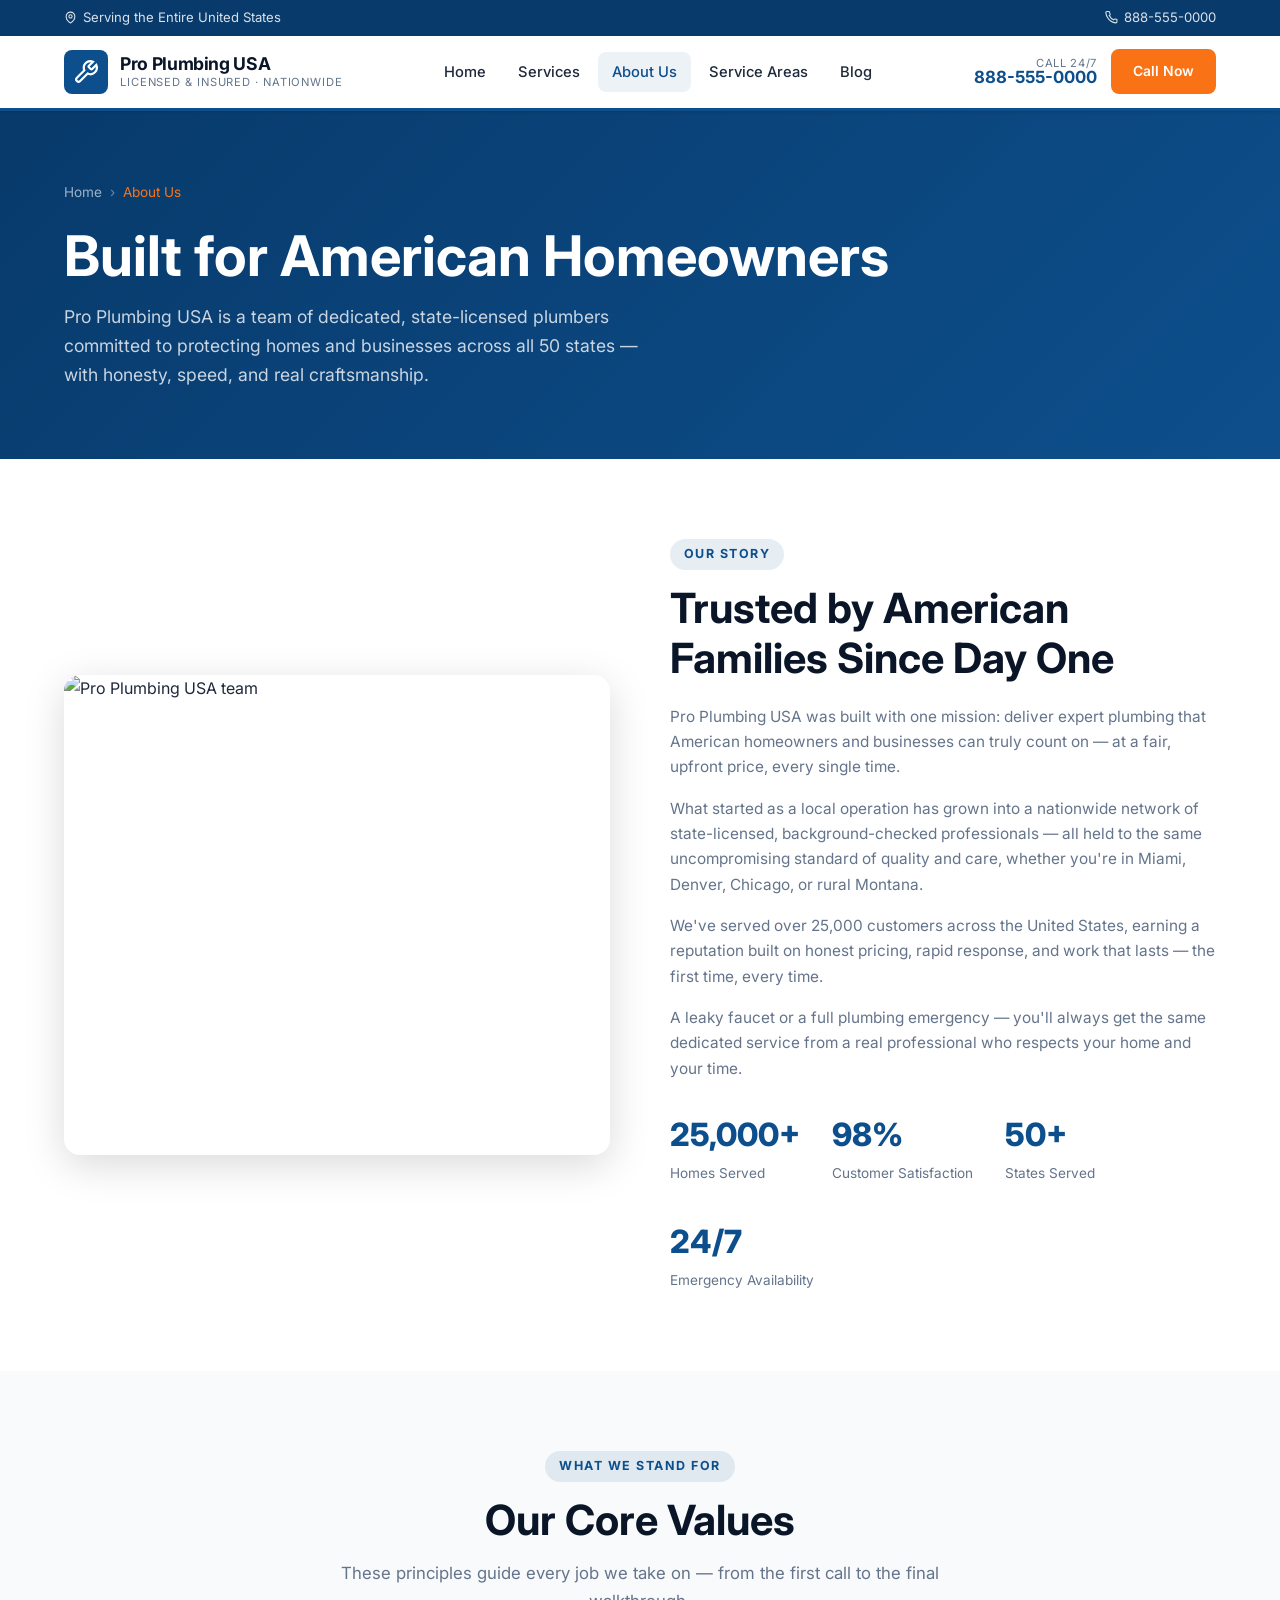
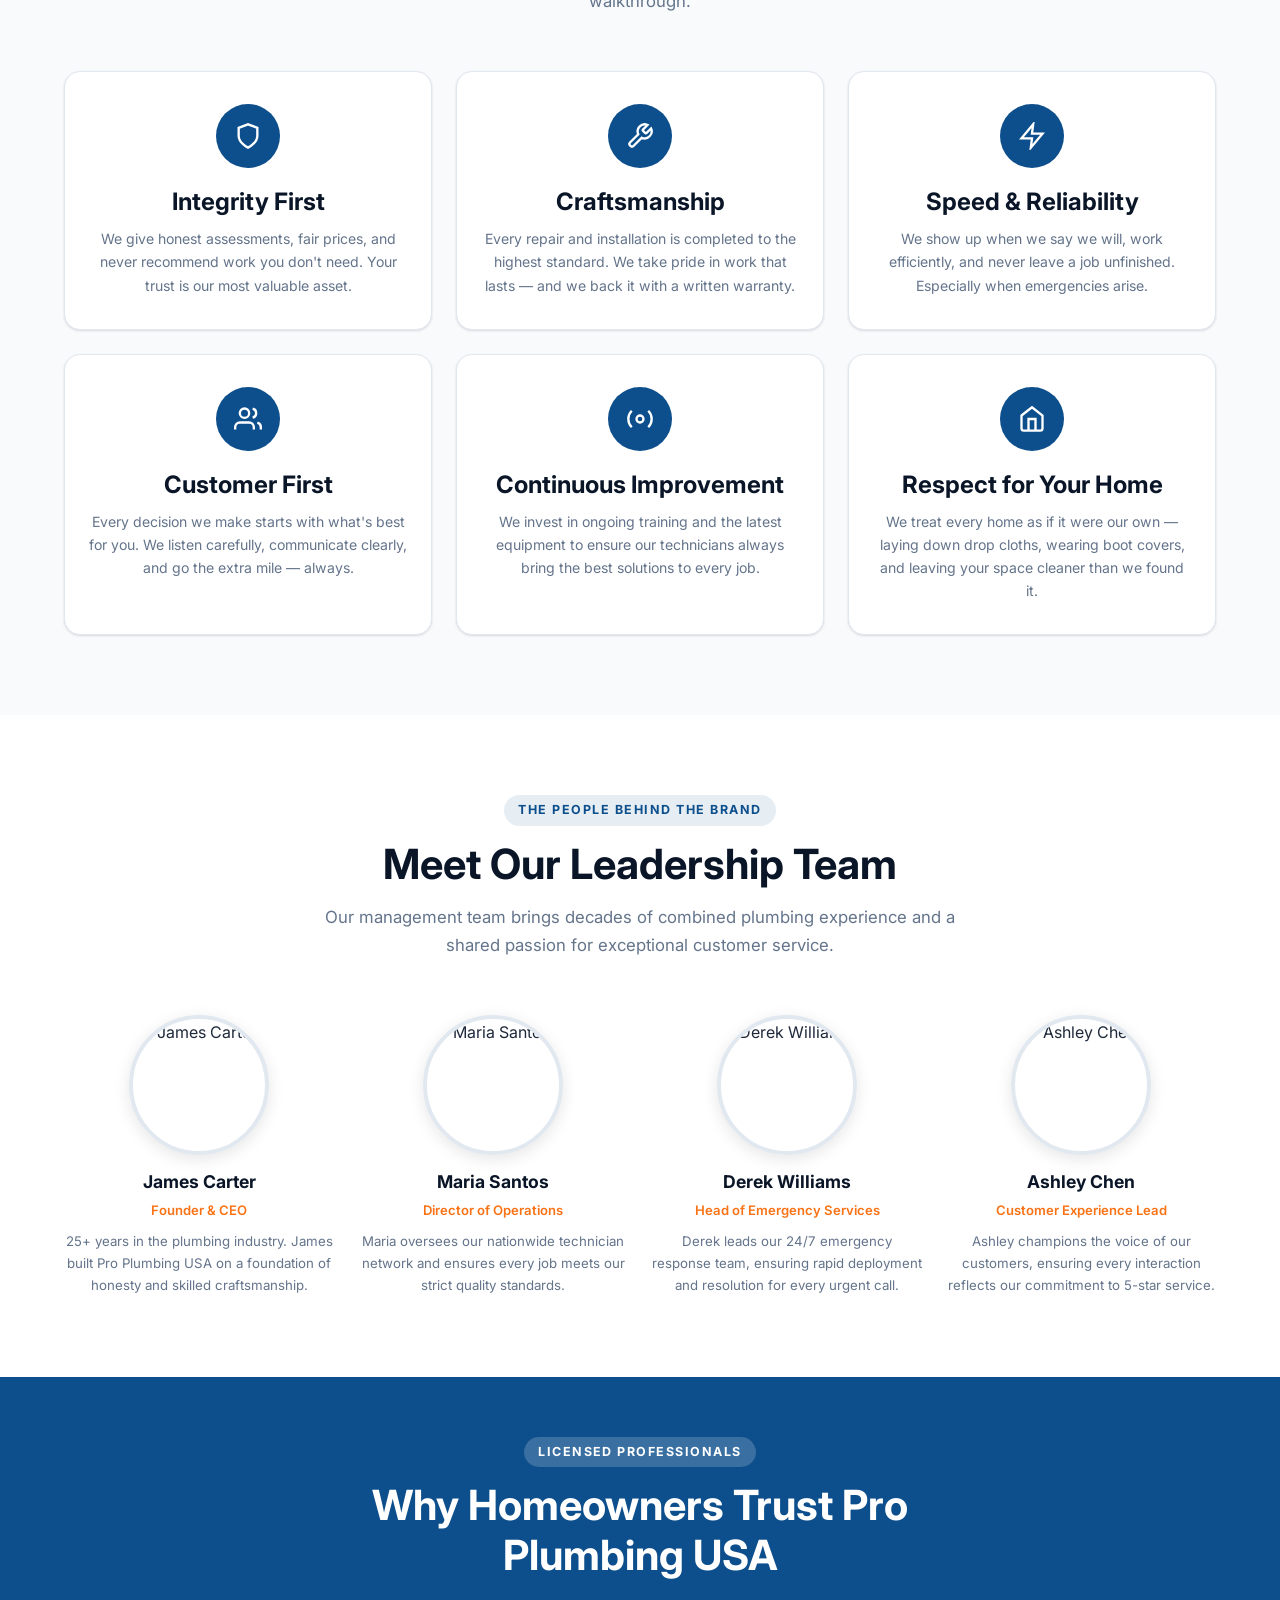
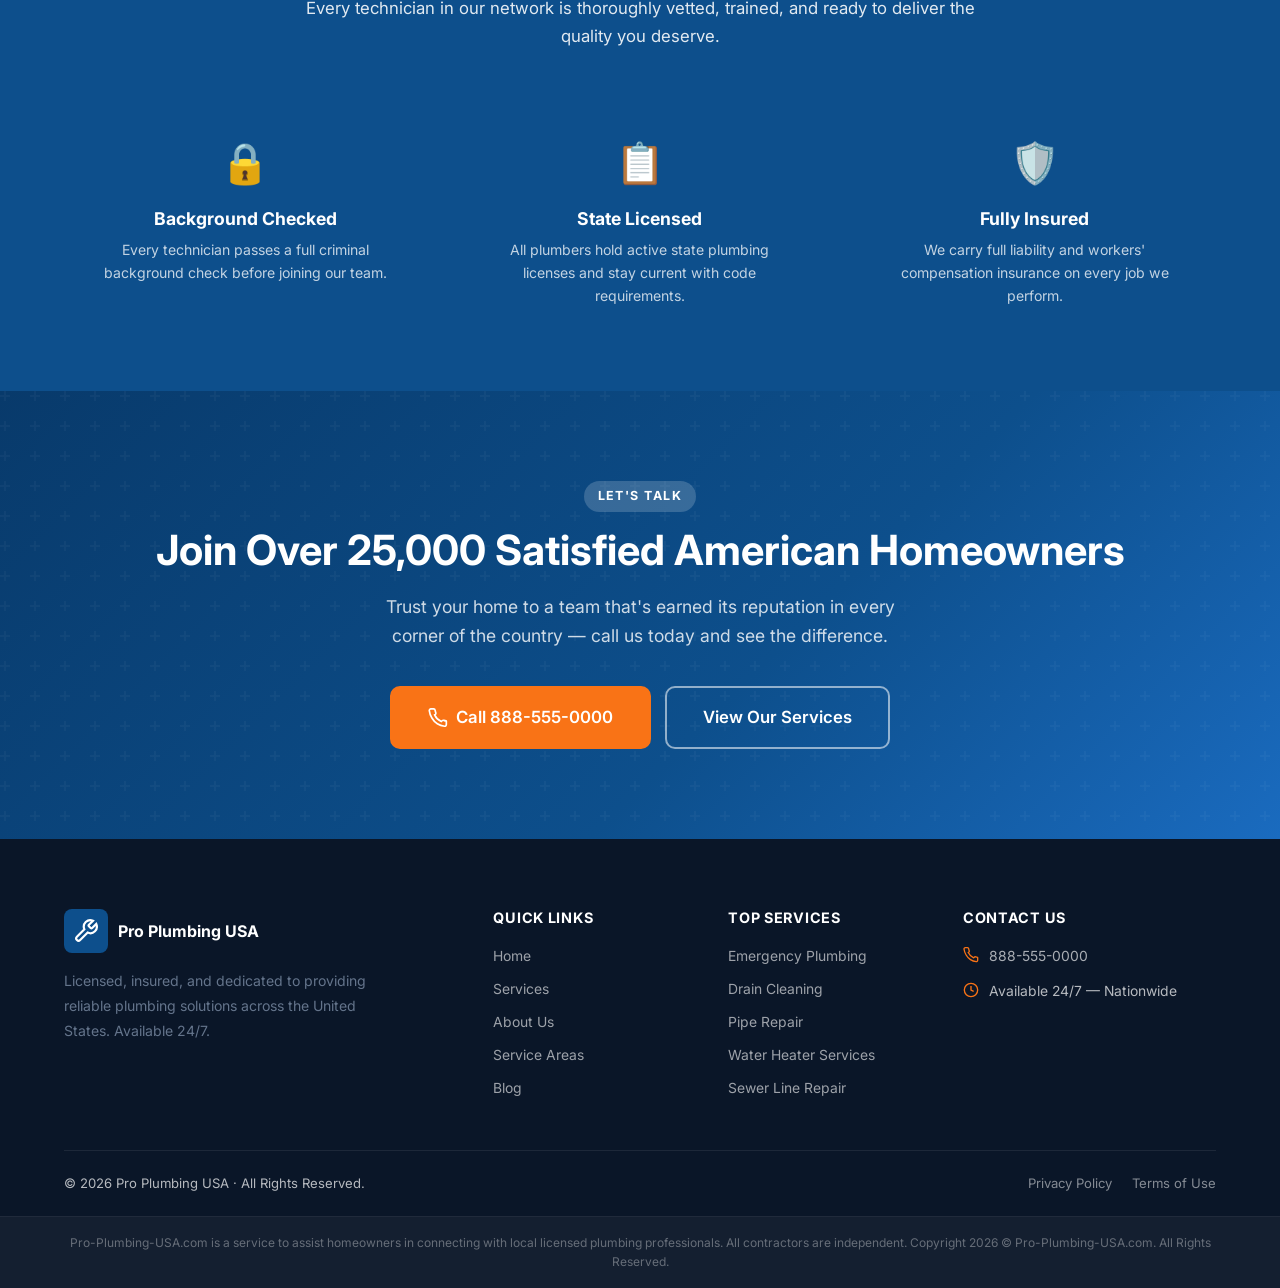
==== commit 57a9a71d: "Improve site: remove #1 badge, drop free quote CTAs, strengthen US-focused messaging Made-with: Curs" ====
--- a/about.html
+++ b/about.html
@@ -57,7 +57,7 @@
           <span>Call 24/7</span>
           <a href="tel:8885550000">888-555-0000</a>
         </div>
-        <a href="tel:8885550000" class="btn btn-primary btn-sm">Get a Free Quote</a>
+        <a href="tel:8885550000" class="btn btn-primary btn-sm">Call Now</a>
       </div>
       <button class="hamburger" aria-label="Open menu"><span></span><span></span><span></span></button>
     </nav>
@@ -88,8 +88,8 @@
       <span>›</span>
       <span class="current">About Us</span>
     </div>
-    <h1>About Pro Plumbing USA</h1>
-    <p>We're a team of dedicated, licensed plumbing professionals committed to protecting homes and businesses across the United States — with honesty, speed, and craftsmanship.</p>
+    <h1>Built for American Homeowners</h1>
+    <p>Pro Plumbing USA is a team of dedicated, state-licensed plumbers committed to protecting homes and businesses across all 50 states — with honesty, speed, and real craftsmanship.</p>
   </div>
 </div>
 
@@ -102,15 +102,15 @@
       </div>
       <div class="about-intro-content">
         <span class="section-label">Our Story</span>
-        <h2>Built on Trust, Powered by Expertise</h2>
-        <p>Pro Plumbing USA was founded with one simple mission: to deliver expert plumbing services that homeowners and businesses could truly rely on — at a fair price, every time.</p>
-        <p>What started as a small local operation has grown into a nationwide network of licensed, background-checked plumbing professionals, all held to the same uncompromising standard of quality and customer care.</p>
-        <p>We've served over 15,000 customers across the United States, earning a 5-star reputation built on honest pricing, fast response times, and work that's done right — the first time, every time.</p>
-        <p>Whether you have a dripping faucet or a full plumbing emergency, you'll receive the same dedicated, professional service from a technician who genuinely cares about your home.</p>
+        <h2>Trusted by American Families Since Day One</h2>
+        <p>Pro Plumbing USA was built with one mission: deliver expert plumbing that American homeowners and businesses can truly count on — at a fair, upfront price, every single time.</p>
+        <p>What started as a local operation has grown into a nationwide network of state-licensed, background-checked professionals — all held to the same uncompromising standard of quality and care, whether you're in Miami, Denver, Chicago, or rural Montana.</p>
+        <p>We've served over 25,000 customers across the United States, earning a reputation built on honest pricing, rapid response, and work that lasts — the first time, every time.</p>
+        <p>A leaky faucet or a full plumbing emergency — you'll always get the same dedicated service from a real professional who respects your home and your time.</p>
         <div style="display:flex;gap:32px;margin-top:28px;flex-wrap:wrap;">
           <div>
-            <div style="font-size:2rem;font-weight:800;color:var(--primary);">15,000+</div>
-            <div style="font-size:.85rem;color:var(--text-muted);">Jobs Completed</div>
+            <div style="font-size:2rem;font-weight:800;color:var(--primary);">25,000+</div>
+            <div style="font-size:.85rem;color:var(--text-muted);">Homes Served</div>
           </div>
           <div>
             <div style="font-size:2rem;font-weight:800;color:var(--primary);">98%</div>
@@ -261,13 +261,13 @@
 <!-- CTA -->
 <section class="cta-section">
   <div class="container">
-    <span class="section-label light">Work With Us</span>
-    <h2>Ready to Experience the Difference?</h2>
-    <p>Join thousands of satisfied homeowners and businesses who trust Pro Plumbing USA for all their plumbing needs.</p>
+    <span class="section-label light">Let's Talk</span>
+    <h2>Join Over 25,000 Satisfied American Homeowners</h2>
+    <p>Trust your home to a team that's earned its reputation in every corner of the country — call us today and see the difference.</p>
     <div class="cta-actions">
       <a href="tel:8885550000" class="btn btn-primary btn-lg">
         <svg viewBox="0 0 24 24" fill="none" stroke="currentColor" stroke-width="2" width="20" height="20"><path d="M22 16.92v3a2 2 0 0 1-2.18 2 19.79 19.79 0 0 1-8.63-3.07A19.5 19.5 0 0 1 4.69 12 19.79 19.79 0 0 1 1.6 3.41 2 2 0 0 1 3.58 1h3a2 2 0 0 1 2 1.72 12.84 12.84 0 0 0 .7 2.81 2 2 0 0 1-.45 2.11L7.91 8.15A16 16 0 0 0 16 16.18l.91-.91a2 2 0 0 1 2.11-.45 12.84 12.84 0 0 0 2.81.7A2 2 0 0 1 22 16.92z"/></svg>
-        Call 888-555-0000 — Free Quote
+        Call 888-555-0000
       </a>
       <a href="services.html" class="btn btn-outline btn-lg">View Our Services</a>
     </div>
